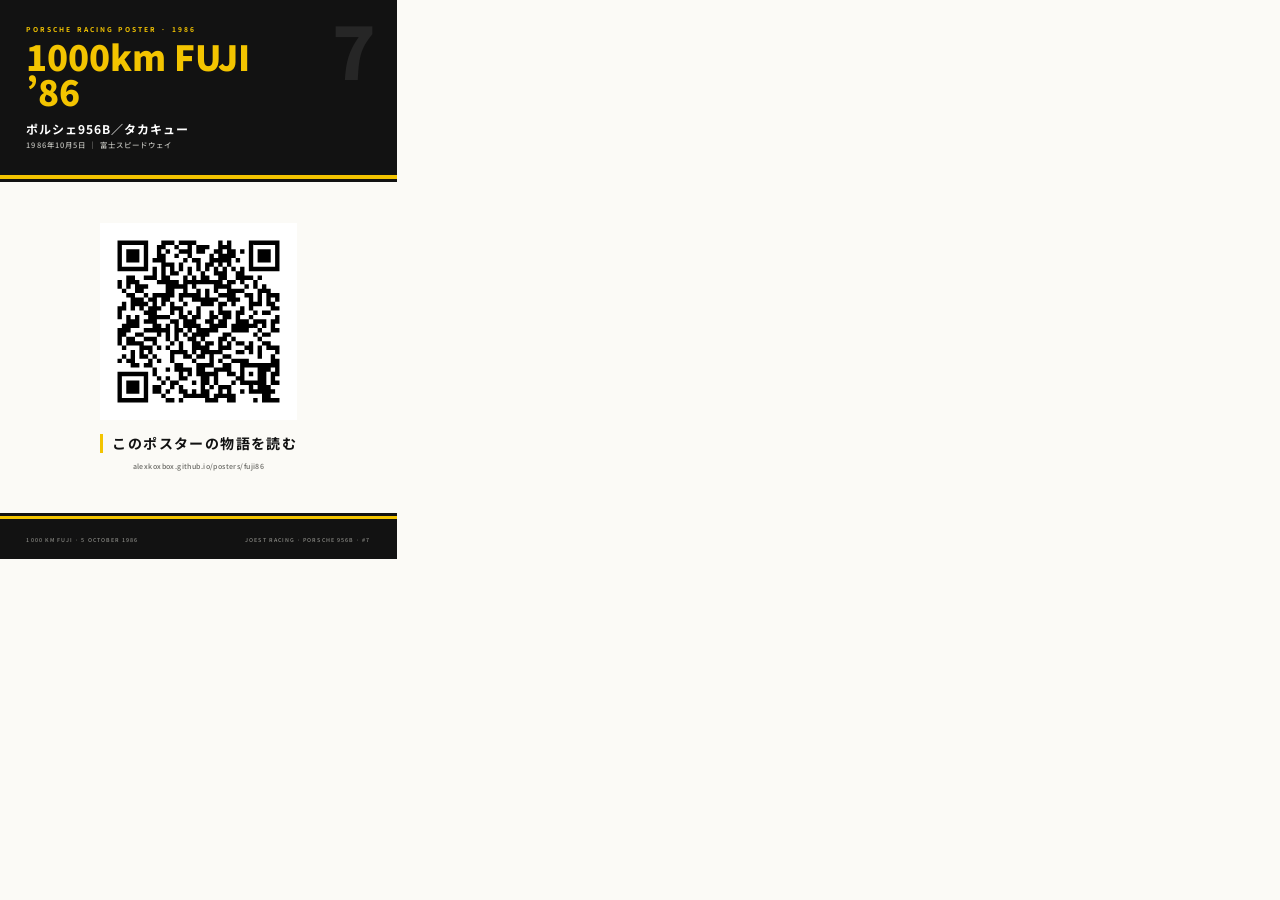
==== print/qr_card.html @ 6bc49476 "Fuji '86 poster story page, QR stub, QR and print cards Co-Authored-By: Claude Opus 5.5 <noreply@ant" ====
<!doctype html>
<html lang="ja">
<head>
<meta charset="utf-8">
<title>1000km FUJI ’86 — QR</title>
<link rel="stylesheet" href="https://fonts.googleapis.com/css2?family=Noto+Sans+JP:wght@500;700;900&display=swap">
<link rel="stylesheet" href="card.css">
<style>@page { size: 105mm 148mm; margin: 0; } :root { --w:105mm; --h:148mm; --pad:7mm; --k:5pt; --n:54pt; --t:26pt; --s:9pt; --st:2.6mm; --q:52mm; --c:10.5pt; --f:4pt; }</style>
</head>
<body>
<div class="page">
  <header class="hero">
    <div class="num" aria-hidden="true">7</div>
    <p class="kicker">PORSCHE RACING POSTER · 1986</p>
    <h1>1000km FUJI<br>’86</h1>
    <p class="sub">ポルシェ956B／タカキュー</p>
    <p class="date">1986年10月5日 ｜ 富士スピードウェイ</p>
  </header>
  <div class="stripes"></div>
  <main class="body">
    <img class="qr" src="../qr.svg" alt="QR">
    <p class="cta">このポスターの物語を読む</p>
    <p class="url">alexkoxbox.github.io/posters/fuji86</p>
  </main>
  <div class="stripes"></div>
  <footer class="foot"><span>1000 KM FUJI · 5 OCTOBER 1986</span><span>JOEST RACING · PORSCHE 956B · #7</span></footer>
</div>
</body>
</html>
---- print/card.css ----
:root { --yellow:#F3C400; --black:#121212; --paper:#fbfaf6;
  --sans:"Noto Sans JP","Noto Sans CJK JP",sans-serif; --serif:"Noto Serif JP","Noto Serif CJK JP",serif; }
* { box-sizing:border-box; margin:0; }
html, body { background:var(--paper); -webkit-print-color-adjust:exact; print-color-adjust:exact; }
.page { width:var(--w); height:var(--h); display:flex; flex-direction:column; overflow:hidden; position:relative; }
.hero { background:var(--black); color:#fff; padding:var(--pad) var(--pad) calc(var(--pad)*.8); position:relative; }
.kicker { font:700 var(--k)/1 var(--sans); color:var(--yellow); letter-spacing:.32em; margin-bottom:.9em; }
.num { position:absolute; right:calc(var(--pad)*.8); top:calc(var(--pad)*.5); font:900 var(--n)/1 var(--sans); color:#262626; }
h1 { font:900 var(--t)/1.02 var(--sans); color:var(--yellow); position:relative; }
.sub { font:700 var(--s)/1.4 var(--sans); color:#fff; letter-spacing:.08em; margin-top:.9em; }
.date { font:500 calc(var(--s)*.62)/1.4 var(--sans); color:#bdbdb8; letter-spacing:.14em; margin-top:.4em; }
.stripes { height:var(--st); background:linear-gradient(var(--black) 0 28%, var(--yellow) 28% 72%, var(--black) 72%); }
.body { flex:1; display:flex; flex-direction:column; align-items:center; justify-content:center; padding:var(--pad); }
.qr { width:var(--q); height:var(--q); background:#fff; display:block; }
.cta { font:700 var(--c)/1.4 var(--sans); color:var(--black); letter-spacing:.1em; margin-top:1em;
  padding-left:.7em; border-left:.22em solid var(--yellow); }
.url { font:500 calc(var(--c)*.5)/1.4 var(--sans); color:#6b6b66; letter-spacing:.06em; margin-top:1.2em; }
.foot { background:var(--black); color:#8a8a85; font:500 var(--f)/1 var(--sans); letter-spacing:.2em;
  display:flex; justify-content:space-between; padding:calc(var(--pad)*.6) var(--pad); }
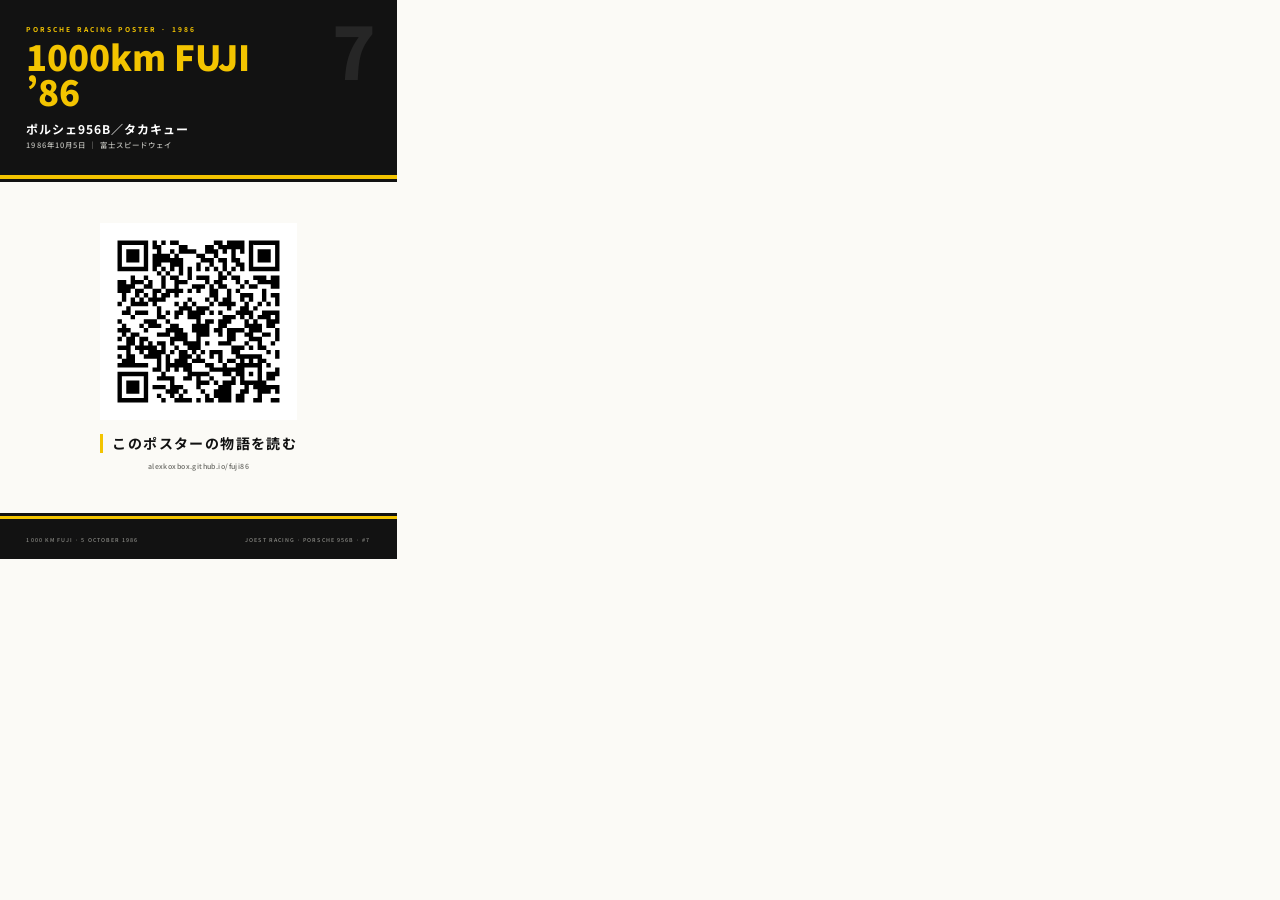
==== commit 3821f369: "Rename to fuji86: QR points at the site root stub, story at /story/ Co-Authored-By: Claude Opus 5.5 " ====
--- a/print/qr_card.html
+++ b/print/qr_card.html
@@ -20,7 +20,7 @@
   <main class="body">
     <img class="qr" src="../qr.svg" alt="QR">
     <p class="cta">このポスターの物語を読む</p>
-    <p class="url">alexkoxbox.github.io/posters/fuji86</p>
+    <p class="url">alexkoxbox.github.io/fuji86</p>
   </main>
   <div class="stripes"></div>
   <footer class="foot"><span>1000 KM FUJI · 5 OCTOBER 1986</span><span>JOEST RACING · PORSCHE 956B · #7</span></footer>
